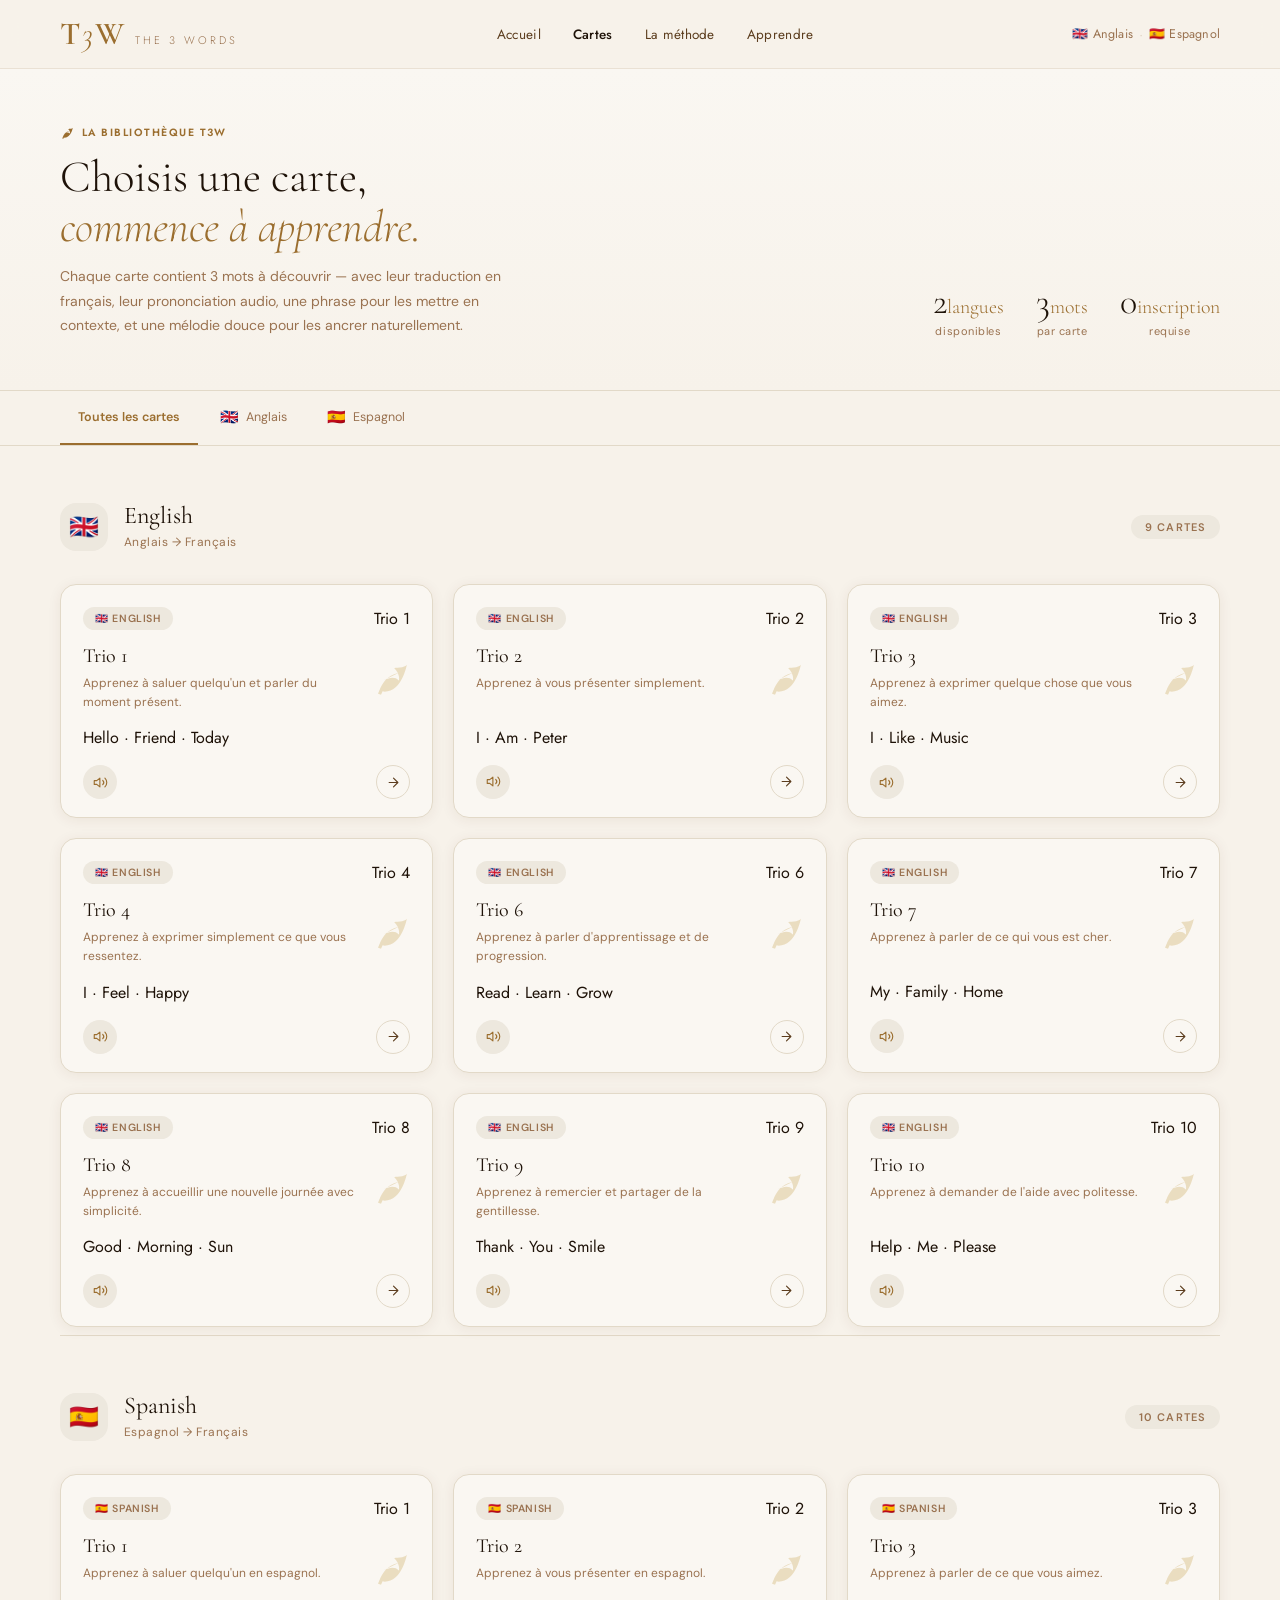
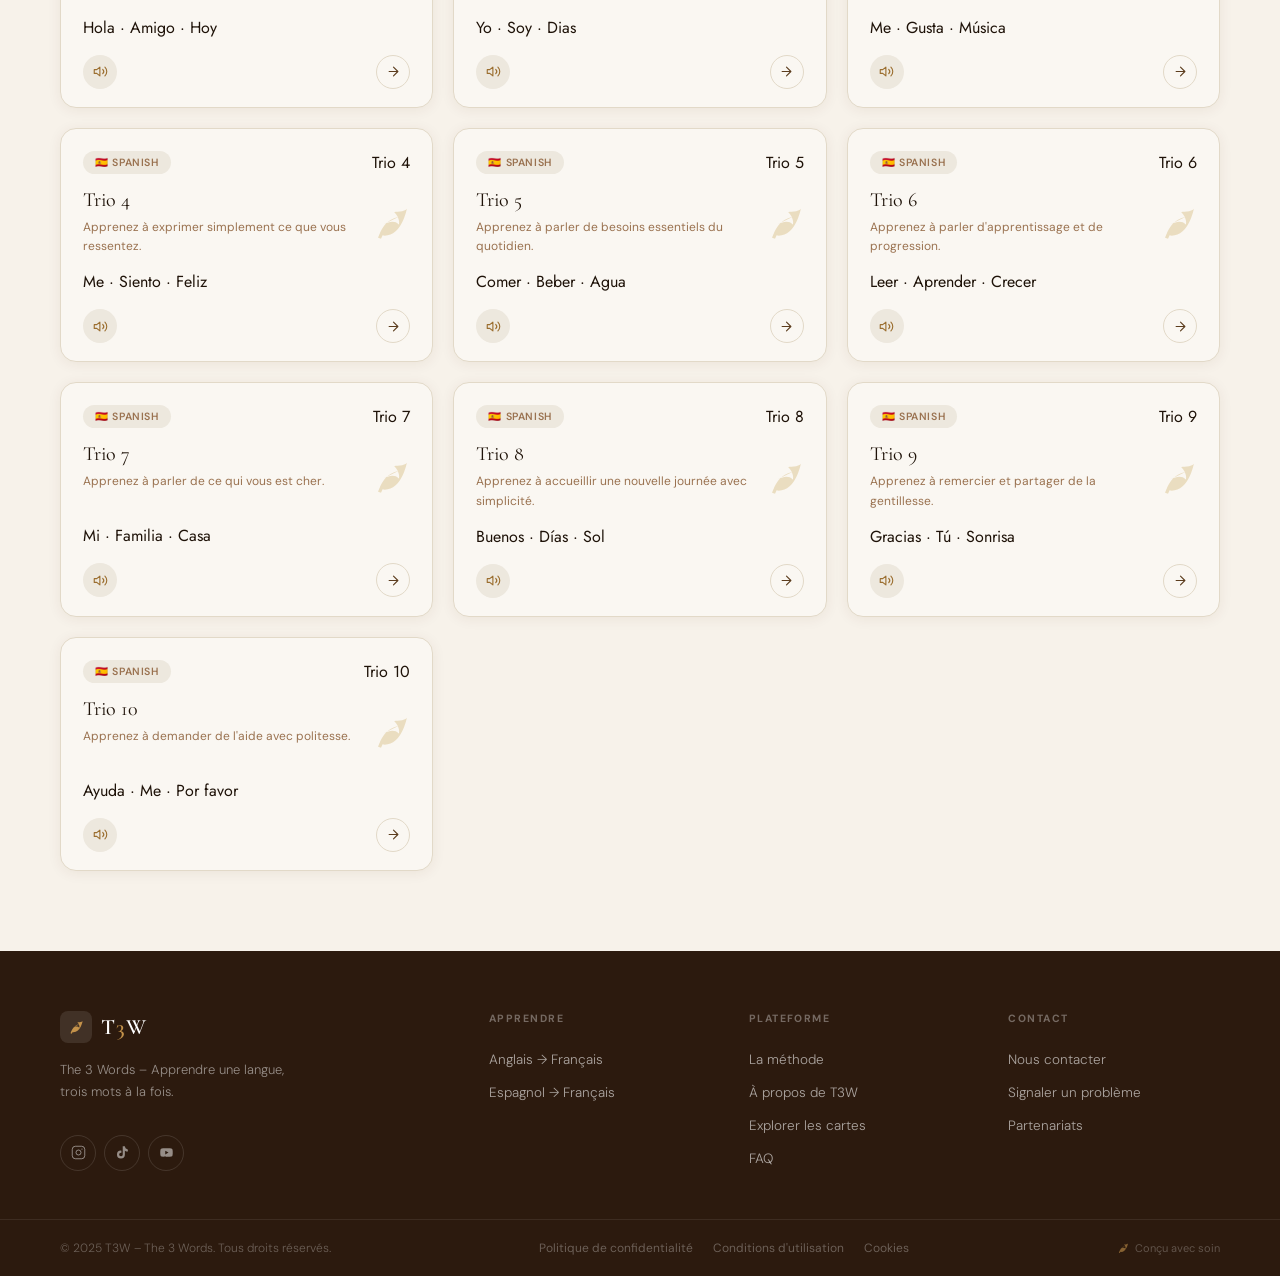
==== pages/cartes.html @ 08d5e6d5 "1 cmt" ====
<!DOCTYPE html>
<html lang="fr">
<head>
  <meta charset="UTF-8" />
  <meta name="viewport" content="width=device-width, initial-scale=1.0" />
  <meta name="description" content="T3W – Bibliothèque de cartes. Explore toutes les cartes d'apprentissage en anglais et en espagnol, 3 mots à la fois." />
  <title>T3W – Bibliothèque de cartes</title>

  <!-- Fonts -->
  <link rel="preconnect" href="https://fonts.googleapis.com" />
  <link rel="preconnect" href="https://fonts.gstatic.com" crossorigin />
  <link href="https://fonts.googleapis.com/css2?family=Cormorant+Garamond:ital,wght@0,300;0,400;0,600;1,300;1,400;1,600&family=Jost:wght@300;400;500;600&family=DM+Sans:wght@300;400;500&display=swap" rel="stylesheet" />

  <!-- Styles -->
  <link rel="stylesheet" href="/styles/pages/cards/cartes.css" />
</head>
<body>

  <!-- ════════════════════════════════
       NAVIGATION
  ════════════════════════════════ -->
  <header class="header" role="banner">
    <div class="header__inner">

      <a href="/" class="header__logo" aria-label="T3W – Accueil">
        <span class="header__logo-mark"><strong>T</strong>3<strong>W</strong></span>
        <span class="header__logo-sub">The 3 Words</span>
      </a>

      <nav class="header__nav" aria-label="Navigation principale">
        <a href="/">Accueil</a>
        <a href="/pages/cartes.html" class="active">Cartes</a>
        <a href="/index.html#about">La méthode</a>
        <a href="/index.html#learn">Apprendre</a>
      </nav>

      <div class="header__actions">
        <div class="nav-langs" aria-label="Langues disponibles">
          <span class="nav-lang-badge">🇬🇧 Anglais</span>
          <span class="nav-lang-sep" aria-hidden="true">·</span>
          <span class="nav-lang-badge">🇪🇸 Espagnol</span>
        </div>
      </div>

    </div>
  </header>


  <!-- ════════════════════════════════
       HERO DE PAGE
  ════════════════════════════════ -->
  <div class="page-hero">
    <div class="page-hero__left">
      <div class="page-hero__eyebrow">
        <svg viewBox="0 0 24 24" fill="currentColor" aria-hidden="true">
          <path d="M17 8C8 10 5.9 16.17 3.82 21.34L5.71 22l1-2.3A4.49 4.49 0 0 0 8 20C19 20 22 3 22 3c-1 2-8 2-8 2 4.13 4.13 3 8 3 8-3.27-3.27-6.86-1.08-10 0z"/>
        </svg>
        La bibliothèque T3W
      </div>
      <h1 class="page-hero__title">
        Choisis une carte,<br>
        <em>commence à apprendre.</em>
      </h1>
      <p class="page-hero__desc">
        Chaque carte contient 3 mots à découvrir — avec leur traduction en français,
        leur prononciation audio, une phrase pour les mettre en contexte, et une
        mélodie douce pour les ancrer naturellement.
      </p>
    </div>

    <div class="page-hero__stats" aria-label="Statistiques de la plateforme">
      <div class="hero-stat">
        <div class="hero-stat__number">2<span>langues</span></div>
        <div class="hero-stat__label">disponibles</div>
      </div>
      <div class="hero-stat">
        <div class="hero-stat__number">3<span>mots</span></div>
        <div class="hero-stat__label">par carte</div>
      </div>
      <div class="hero-stat">
        <div class="hero-stat__number">0<span>inscription</span></div>
        <div class="hero-stat__label">requise</div>
      </div>
    </div>
  </div>


  <!-- ════════════════════════════════
       BARRE DE FILTRES
  ════════════════════════════════ -->
  <div class="filter-bar" role="navigation" aria-label="Filtrer par langue">
    <div class="filter-bar__inner">
      <button class="filter-tab active" onclick="filterLang(this, 'all')" aria-pressed="true">
        Toutes les cartes
      </button>
      <button class="filter-tab" onclick="filterLang(this, 'en')" aria-pressed="false">
        <span class="filter-tab__flag" aria-hidden="true">🇬🇧</span>
        Anglais
      </button>
      <button class="filter-tab" onclick="filterLang(this, 'es')" aria-pressed="false">
        <span class="filter-tab__flag" aria-hidden="true">🇪🇸</span>
        Espagnol
      </button>
    </div>
  </div>


  <!-- ════════════════════════════════
       BIBLIOTHÈQUE DE CARTES
  ════════════════════════════════ -->
  <main class="main" id="main-content" aria-live="polite" aria-label="Bibliothèque de cartes">
    <!-- Squelettes de chargement -->
    <section class="lang-section">
      <div class="cards-grid">
        <div class="card card--skeleton" aria-hidden="true"></div>
        <div class="card card--skeleton" aria-hidden="true"></div>
        <div class="card card--skeleton" aria-hidden="true"></div>
      </div>
    </section>
  </main>


  <!-- ════════════════════════════════
       FOOTER
  ════════════════════════════════ -->
  <footer class="footer" role="contentinfo">
    <div class="footer__top">

      <div class="footer__brand">
        <a href="/" class="footer__logo" aria-label="T3W – Accueil">
          <div class="footer__logo-icon" aria-hidden="true">
            <svg viewBox="0 0 24 24" fill="currentColor"><path d="M17 8C8 10 5.9 16.17 3.82 21.34L5.71 22l1-2.3A4.49 4.49 0 0 0 8 20C19 20 22 3 22 3c-1 2-8 2-8 2 4.13 4.13 3 8 3 8-3.27-3.27-6.86-1.08-10 0z"/></svg>
          </div>
          <span class="footer__logo-name">T<span>3</span>W</span>
        </a>
        <p class="footer__tagline">The 3 Words – Apprendre une langue, trois mots à la fois.</p>
        <div class="footer__social" aria-label="Réseaux sociaux">
          <a href="#" class="footer__social-btn" aria-label="Instagram">
            <svg viewBox="0 0 24 24" fill="none" stroke="currentColor" stroke-width="1.5" aria-hidden="true"><rect x="2" y="2" width="20" height="20" rx="5"/><circle cx="12" cy="12" r="4"/><circle cx="17.5" cy="6.5" r="1" fill="currentColor" stroke="none"/></svg>
          </a>
          <a href="#" class="footer__social-btn" aria-label="TikTok">
            <svg viewBox="0 0 24 24" fill="currentColor" aria-hidden="true"><path d="M19.59 6.69a4.83 4.83 0 0 1-3.77-4.25V2h-3.45v13.67a2.89 2.89 0 0 1-2.88 2.5 2.89 2.89 0 0 1-2.89-2.89 2.89 2.89 0 0 1 2.89-2.89c.28 0 .54.04.79.1V9.01a6.33 6.33 0 0 0-.79-.05 6.34 6.34 0 0 0-6.34 6.34 6.34 6.34 0 0 0 6.34 6.34 6.34 6.34 0 0 0 6.33-6.34V9.01a8.16 8.16 0 0 0 4.78 1.52V7.07a4.85 4.85 0 0 1-1.01-.38z"/></svg>
          </a>
          <a href="#" class="footer__social-btn" aria-label="YouTube">
            <svg viewBox="0 0 24 24" fill="currentColor" aria-hidden="true"><path d="M21.58 7.19c-.23-.86-.91-1.54-1.77-1.77C18.25 5 12 5 12 5s-6.25 0-7.81.42c-.86.23-1.54.91-1.77 1.77C2 8.75 2 12 2 12s0 3.25.42 4.81c.23.86.91 1.54 1.77 1.77C5.75 19 12 19 12 19s6.25 0 7.81-.42c.86-.23 1.54-.91 1.77-1.77C22 15.25 22 12 22 12s0-3.25-.42-4.81zM10 15V9l5.2 3-5.2 3z"/></svg>
          </a>
        </div>
      </div>

      <div>
        <p class="footer__col-title">Apprendre</p>
        <ul class="footer__links">
          <li><a href="/pages/cartes.html">Anglais → Français</a></li>
          <li><a href="/pages/cartes.html">Espagnol → Français</a></li>
        </ul>
      </div>

      <div>
        <p class="footer__col-title">Plateforme</p>
        <ul class="footer__links">
          <li><a href="/index.html#about">La méthode</a></li>
          <li><a href="/index.html#about">À propos de T3W</a></li>
          <li><a href="/pages/cartes.html">Explorer les cartes</a></li>
          <li><a href="#">FAQ</a></li>
        </ul>
      </div>

      <div>
        <p class="footer__col-title">Contact</p>
        <ul class="footer__links">
          <li><a href="#">Nous contacter</a></li>
          <li><a href="#">Signaler un problème</a></li>
          <li><a href="#">Partenariats</a></li>
        </ul>
      </div>

    </div>

    <div class="footer__bottom">
      <span class="footer__copy">© 2025 T3W – The 3 Words. Tous droits réservés.</span>
      <nav class="footer__legal" aria-label="Mentions légales">
        <a href="#">Politique de confidentialité</a>
        <a href="#">Conditions d'utilisation</a>
        <a href="#">Cookies</a>
      </nav>
      <div class="footer__badge" aria-hidden="true">
        <svg viewBox="0 0 24 24" fill="currentColor"><path d="M17 8C8 10 5.9 16.17 3.82 21.34L5.71 22l1-2.3A4.49 4.49 0 0 0 8 20C19 20 22 3 22 3c-1 2-8 2-8 2 4.13 4.13 3 8 3 8-3.27-3.27-6.86-1.08-10 0z"/></svg>
        Conçu avec soin
      </div>
    </div>
  </footer>

  <!-- Scripts : registre → utilitaires → rendu → page -->
  <script src="/assets/languages/registry.js"></script>
  <script src="/scripts/lessons.js"></script>
  <script src="/scripts/cards-renderer.js"></script>
  <script src="/scripts/cartes.js"></script>

</body>
</html>
---- styles/pages/cards/cartes.css ----
/* ════════════════════════════════════════════
   T3W – cartes.css  (page bibliothèque)
   Point d'entrée unique — importer CE fichier
   dans le <head> de cartes.html uniquement.
════════════════════════════════════════════ */

/* ── Fondations globales ─────────────────── */
@import url('../../global/variables.css');
@import url('../../global/reset.css');
@import url('../../global/base.css');

/* ── Composants partagés ─────────────────── */
@import url('../../components/navbar.css');
@import url('../../components/cards.css');
@import url('../../components/footer.css');

/* ════════════════════════════════════════════
   HEADER DE LA PAGE CARTES
════════════════════════════════════════════ */

.header {
  position  : sticky;
  top       : 0;
  z-index   : 200;
  background: rgba(247, 242, 234, 0.92);
  backdrop-filter: blur(14px);
  -webkit-backdrop-filter: blur(14px);
  border-bottom: 1px solid var(--color-border);
}

.header__inner {
  max-width      : 1280px;
  margin         : 0 auto;
  padding        : 0 60px;
  height         : 68px;
  display        : flex;
  align-items    : center;
  justify-content: space-between;
  gap            : 40px;
}

/* Logo */
.header__logo {
  display    : flex;
  align-items: baseline;
  gap        : 9px;
  flex-shrink: 0;
}
.header__logo-mark {
  font-family   : var(--font-serif);
  font-size     : 2rem;
  font-weight   : 300;
  font-style    : italic;
  color         : var(--color-gold);
  letter-spacing: 2px;
  line-height   : 1;
}
.header__logo-mark strong {
  font-weight: 600;
  font-style : normal;
}
.header__logo-sub {
  font-family   : var(--font-sans);
  font-size     : 11px;
  font-weight   : 300;
  letter-spacing: 3px;
  text-transform: uppercase;
  color         : var(--color-text-3);
}

/* Navigation */
.header__nav {
  display        : flex;
  align-items    : center;
  gap            : 32px;
  flex           : 1;
  justify-content: center;
}
.header__nav a {
  font-family   : var(--font-sans);
  font-size     : 13.5px;
  font-weight   : 400;
  color         : var(--color-text-2);
  letter-spacing: 0.3px;
  position      : relative;
  transition    : color 0.15s ease;
}
.header__nav a:hover { color: var(--color-gold); }
.header__nav a.active {
  color      : var(--color-text-1);
  font-weight: 500;
}

/* Actions */
.header__actions {
  display    : flex;
  align-items: center;
  gap        : 16px;
  flex-shrink: 0;
}

/* ── Réutilisation des badges langues ─── */
.nav-langs {
  display    : flex;
  align-items: center;
  gap        : 6px;
}
.nav-lang-badge {
  font-family: var(--font-sans);
  font-size  : 12.5px;
  color      : var(--color-text-3);
}
.nav-lang-sep {
  color    : var(--color-border-2);
  font-size: 14px;
}

/* ════════════════════════════════════════════
   HERO DE LA PAGE CARTES
════════════════════════════════════════════ */

.page-hero {
  background     : linear-gradient(180deg, var(--color-surface-2) 0%, var(--color-bg) 100%);
  border-bottom  : 1px solid var(--color-border-soft);
  padding        : 56px 60px 52px;
  max-width      : 1280px;
  margin         : 0 auto;
  display        : flex;
  align-items    : flex-end;
  justify-content: space-between;
  gap            : 40px;
}

.page-hero__eyebrow {
  display       : flex;
  align-items   : center;
  gap           : 8px;
  font-family   : var(--font-sans);
  font-size     : 10.5px;
  font-weight   : 600;
  letter-spacing: 0.14em;
  text-transform: uppercase;
  color         : var(--color-gold);
  margin-bottom : 12px;
}
.page-hero__eyebrow svg {
  width : 14px;
  height: 14px;
}

.page-hero__title {
  font-family  : var(--font-serif);
  font-size    : clamp(34px, 3.5vw, 48px);
  font-weight  : 300;
  color        : var(--color-text-1);
  line-height  : 1.12;
  margin-bottom: 12px;
}
.page-hero__title em {
  font-style: italic;
  color     : var(--color-gold);
}

.page-hero__desc {
  font-family: var(--font-ui);
  font-size  : 14px;
  line-height: 1.75;
  color      : var(--color-text-3);
  max-width  : 480px;
}

/* Stats */
.page-hero__stats {
  display    : flex;
  gap        : 32px;
  align-items: flex-end;
  flex-shrink: 0;
}

.hero-stat { text-align: center; }

.hero-stat__number {
  font-family  : var(--font-serif);
  font-size    : 36px;
  font-weight  : 300;
  color        : var(--color-text-1);
  line-height  : 1;
  margin-bottom: 4px;
}
.hero-stat__number span {
  font-size: 0.55em;
  color    : var(--color-gold);
}

.hero-stat__label {
  font-family   : var(--font-ui);
  font-size     : 11px;
  color         : var(--color-text-3);
  letter-spacing: 0.05em;
}

/* ════════════════════════════════════════════
   BARRE DE FILTRES
════════════════════════════════════════════ */

.filter-bar {
  background   : rgba(247, 242, 234, 0.95);
  backdrop-filter: blur(10px);
  border-bottom: 1px solid var(--color-border-soft);
  position     : sticky;
  top          : 68px;
  z-index      : 90;
}

.filter-bar__inner {
  max-width      : 1280px;
  margin         : 0 auto;
  padding        : 0 60px;
  height         : 54px;
  display        : flex;
  align-items    : center;
  overflow-x     : auto;
  scrollbar-width: none;
  gap            : 4px;
}
.filter-bar__inner::-webkit-scrollbar { display: none; }

.filter-tab {
  display      : flex;
  align-items  : center;
  gap          : 7px;
  padding      : 0 18px;
  height       : 100%;
  font-family  : var(--font-ui);
  font-size    : 12.5px;
  font-weight  : 400;
  color        : var(--color-text-3);
  white-space  : nowrap;
  border       : none;
  border-bottom: 2px solid transparent;
  background   : none;
  cursor       : pointer;
  flex-shrink  : 0;
  transition   : color 0.15s ease, border-color 0.15s ease;
}
.filter-tab:hover { color: var(--color-text-1); }
.filter-tab.active {
  color             : var(--color-gold);
  font-weight       : 600;
  border-bottom-color: var(--color-gold);
}

.filter-tab__flag { font-size: 15px; }

/* ════════════════════════════════════════════
   CONTENU PRINCIPAL — BIBLIOTHÈQUE
════════════════════════════════════════════ */

.main {
  max-width: 1280px;
  margin   : 0 auto;
  padding  : 0 60px 80px;
}

/* ── Section par langue ──────────────────── */

.lang-section { padding-top: 56px; }

.lang-section + .lang-section {
  border-top: 1px solid var(--color-border-soft);
  margin-top : 8px;
}

.lang-header {
  display        : flex;
  align-items    : center;
  justify-content: space-between;
  margin-bottom  : 32px;
}

.lang-header__left {
  display    : flex;
  align-items: center;
  gap        : 16px;
}

.lang-flag {
  width          : 48px;
  height         : 48px;
  border-radius  : 16px;
  background     : var(--color-tag-bg);
  display        : flex;
  align-items    : center;
  justify-content: center;
  font-size      : 24px;
  flex-shrink    : 0;
}

.lang-title {
  font-family  : var(--font-serif);
  font-size    : 24px;
  font-weight  : 400;
  color        : var(--color-text-1);
  margin-bottom: 2px;
}

.lang-subtitle {
  font-family   : var(--font-ui);
  font-size     : 12px;
  color         : var(--color-text-3);
  letter-spacing: 0.04em;
}

.lang-count {
  font-family   : var(--font-ui);
  font-size     : 11px;
  font-weight   : 600;
  letter-spacing: 0.1em;
  text-transform: uppercase;
  color         : var(--color-text-3);
  background    : var(--color-tag-bg);
  padding       : 5px 14px;
  border-radius : 40px;
}

/* ════════════════════════════════════════════
   RESPONSIVE
════════════════════════════════════════════ */

@media (max-width: 1024px) {
  .header__inner,
  .page-hero,
  .filter-bar__inner,
  .main { padding-left: 32px; padding-right: 32px; }

  .page-hero { flex-wrap: wrap; }
}

@media (max-width: 960px) {
  .header__nav { display: none; }
}

@media (max-width: 640px) {
  .header__inner,
  .page-hero,
  .filter-bar__inner,
  .main { padding-left: 20px; padding-right: 20px; }

  .page-hero        { padding-top: 36px; padding-bottom: 36px; }
  .page-hero__stats { gap: 20px; }
  .lang-header      { flex-wrap: wrap; gap: 12px; }
  .nav-langs        { display: none; }
}
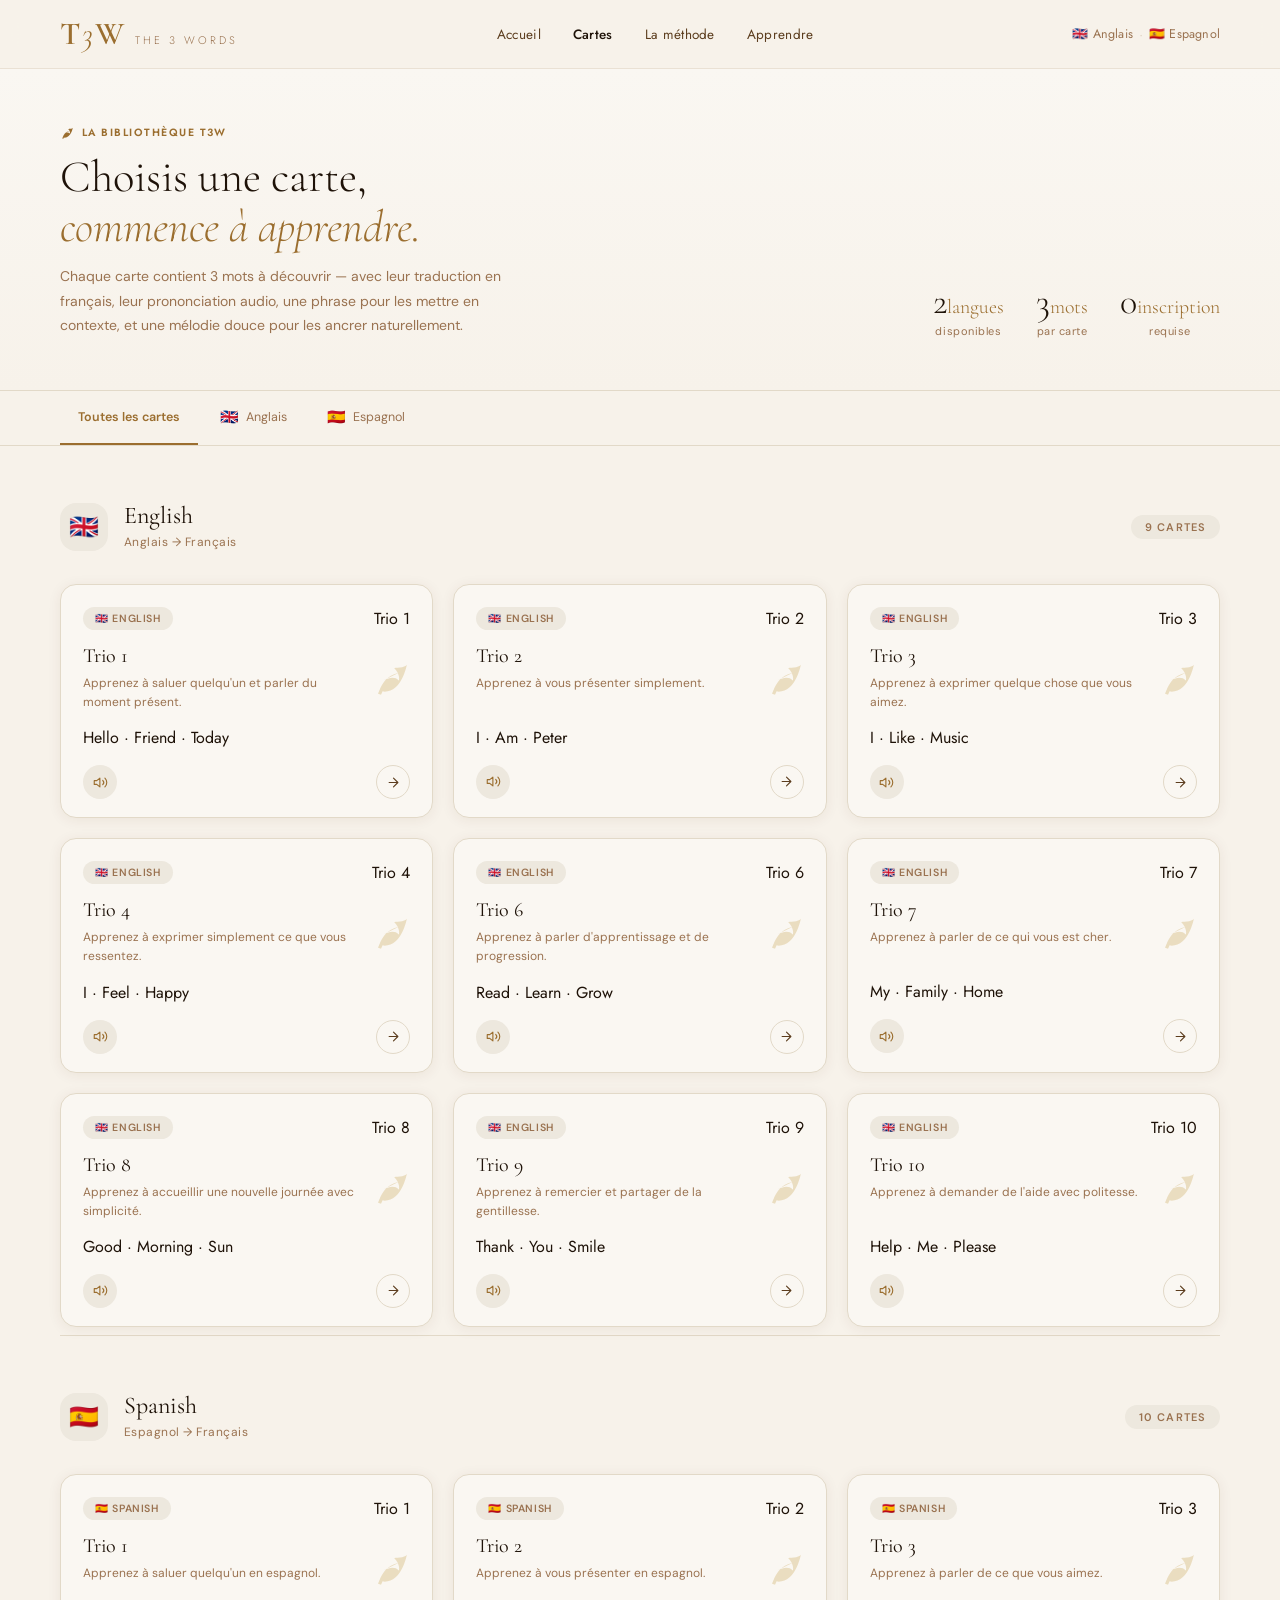
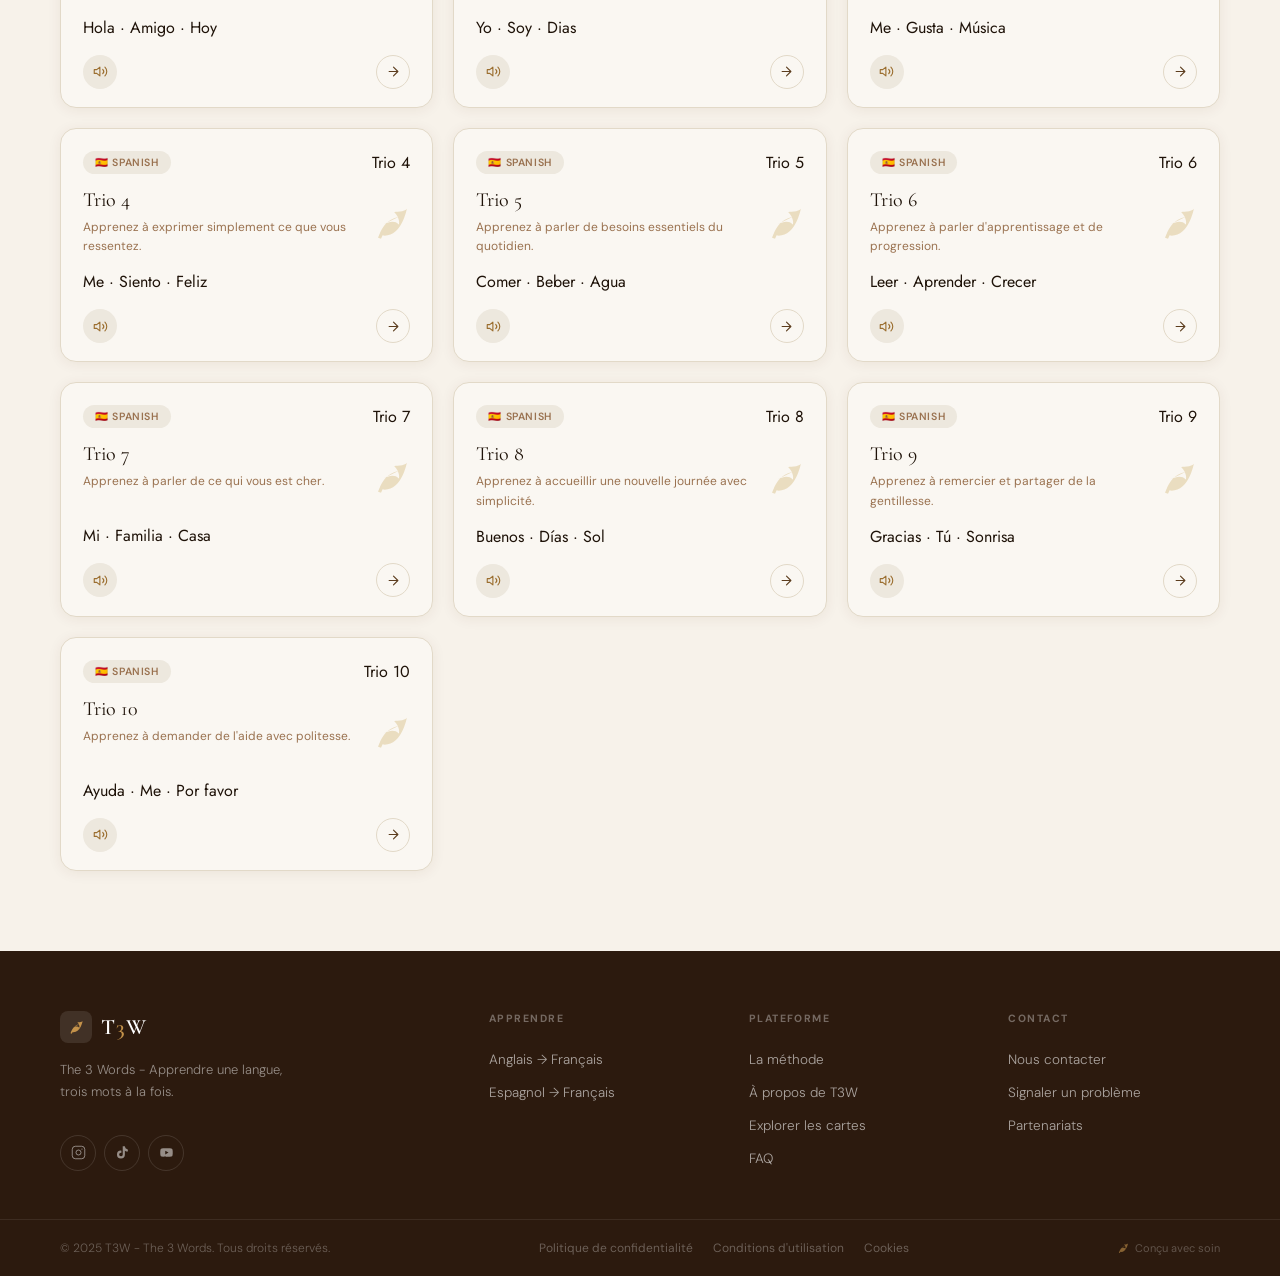
==== commit bbd3eea4: "ff" ====
--- a/pages/cartes.html
+++ b/pages/cartes.html
@@ -4,7 +4,7 @@
   <meta charset="UTF-8" />
   <meta name="viewport" content="width=device-width, initial-scale=1.0" />
   <meta name="description" content="T3W – Bibliothèque de cartes. Explore toutes les cartes d'apprentissage en anglais et en espagnol, 3 mots à la fois." />
-  <title>T3W – Bibliothèque de cartes</title>
+  <title>T3W - Bibliothèque de cartes</title>
 
   <!-- Fonts -->
   <link rel="preconnect" href="https://fonts.googleapis.com" />
@@ -121,7 +121,7 @@
 
 
   <!-- ════════════════════════════════
-       FOOTER
+    FOOTER
   ════════════════════════════════ -->
   <footer class="footer" role="contentinfo">
     <div class="footer__top">
@@ -133,7 +133,7 @@
           </div>
           <span class="footer__logo-name">T<span>3</span>W</span>
         </a>
-        <p class="footer__tagline">The 3 Words – Apprendre une langue, trois mots à la fois.</p>
+        <p class="footer__tagline">The 3 Words - Apprendre une langue, trois mots à la fois.</p>
         <div class="footer__social" aria-label="Réseaux sociaux">
           <a href="#" class="footer__social-btn" aria-label="Instagram">
             <svg viewBox="0 0 24 24" fill="none" stroke="currentColor" stroke-width="1.5" aria-hidden="true"><rect x="2" y="2" width="20" height="20" rx="5"/><circle cx="12" cy="12" r="4"/><circle cx="17.5" cy="6.5" r="1" fill="currentColor" stroke="none"/></svg>
@@ -177,7 +177,7 @@
     </div>
 
     <div class="footer__bottom">
-      <span class="footer__copy">© 2025 T3W – The 3 Words. Tous droits réservés.</span>
+      <span class="footer__copy">© 2025 T3W - The 3 Words. Tous droits réservés.</span>
       <nav class="footer__legal" aria-label="Mentions légales">
         <a href="#">Politique de confidentialité</a>
         <a href="#">Conditions d'utilisation</a>
--- a/styles/pages/cards/cartes.css
+++ b/styles/pages/cards/cartes.css
@@ -323,31 +323,6 @@
   border-radius : 40px;
 }
 
-/* ════════════════════════════════════════════
-   RESPONSIVE
-════════════════════════════════════════════ */
-
-@media (max-width: 1024px) {
-  .header__inner,
-  .page-hero,
-  .filter-bar__inner,
-  .main { padding-left: 32px; padding-right: 32px; }
-
-  .page-hero { flex-wrap: wrap; }
-}
-
-@media (max-width: 960px) {
-  .header__nav { display: none; }
-}
-
-@media (max-width: 640px) {
-  .header__inner,
-  .page-hero,
-  .filter-bar__inner,
-  .main { padding-left: 20px; padding-right: 20px; }
-
-  .page-hero        { padding-top: 36px; padding-bottom: 36px; }
-  .page-hero__stats { gap: 20px; }
-  .lang-header      { flex-wrap: wrap; gap: 12px; }
-  .nav-langs        { display: none; }
-}
+
+
+
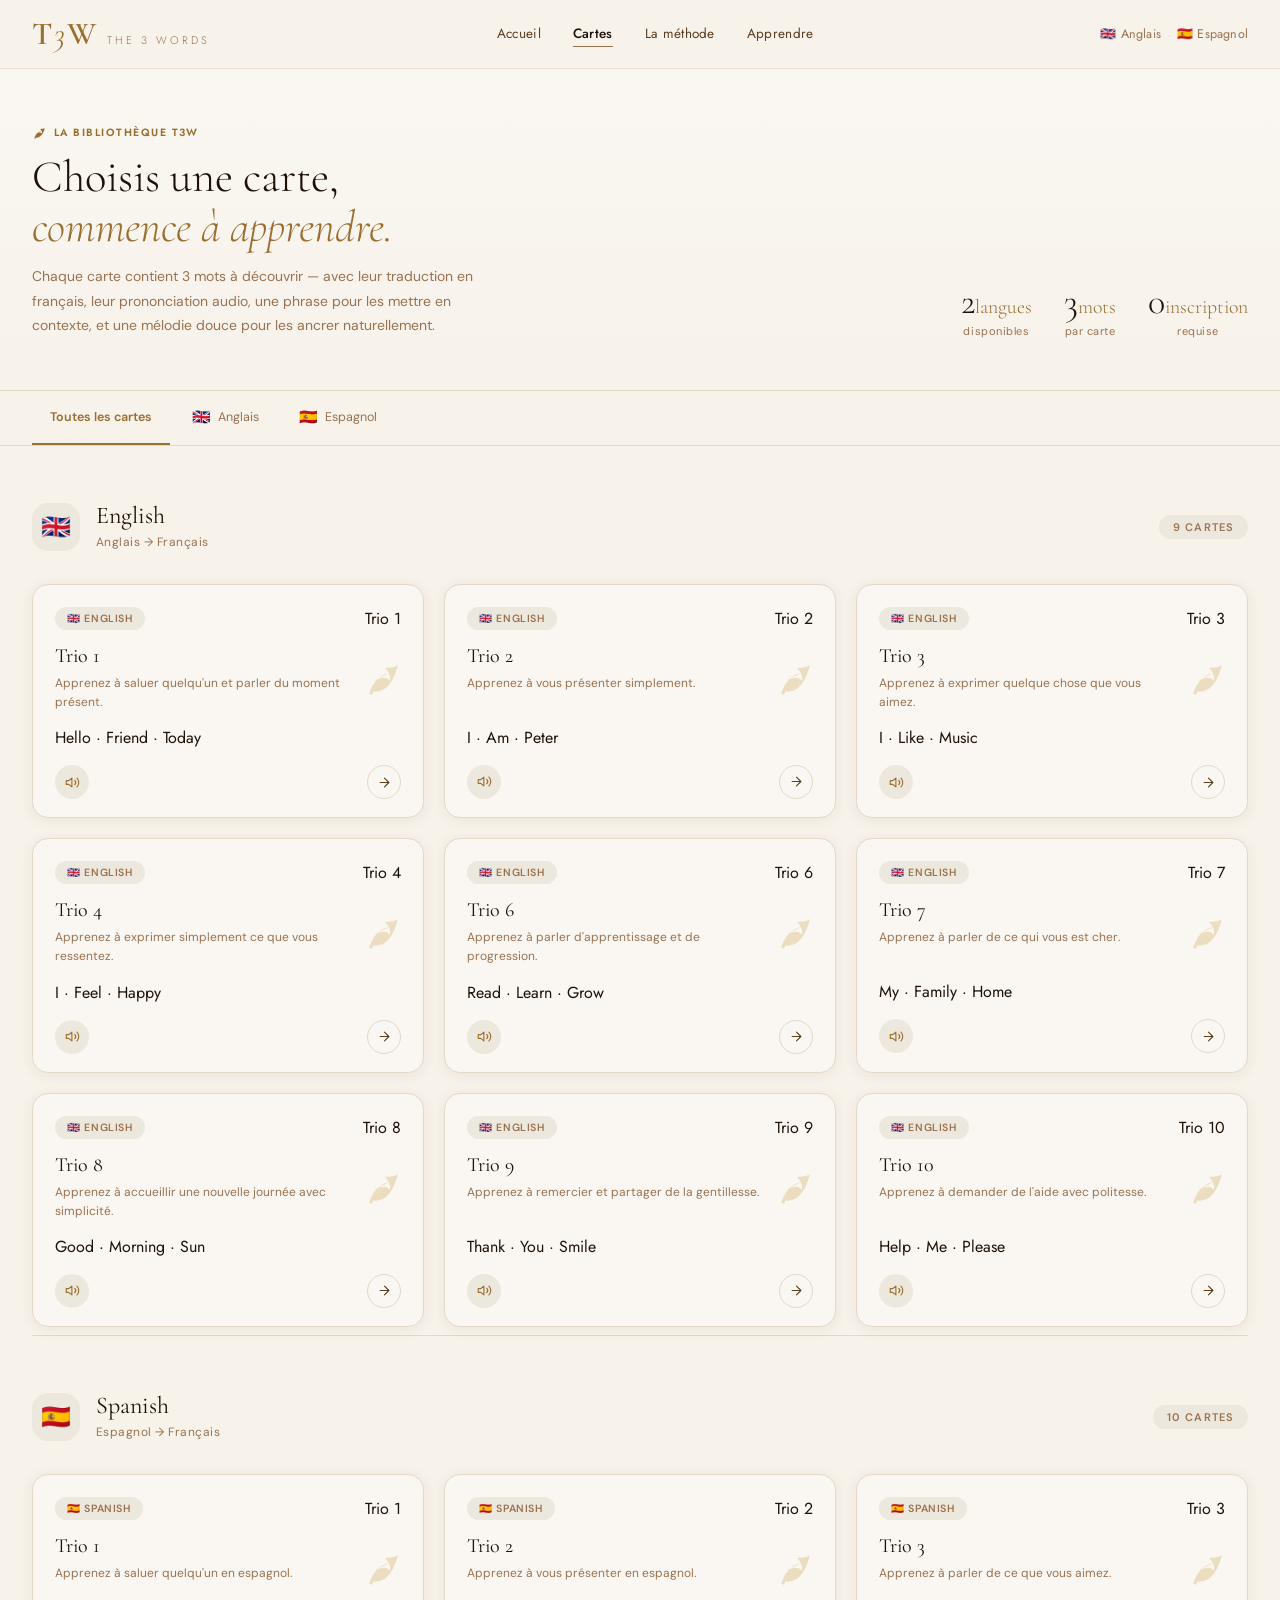
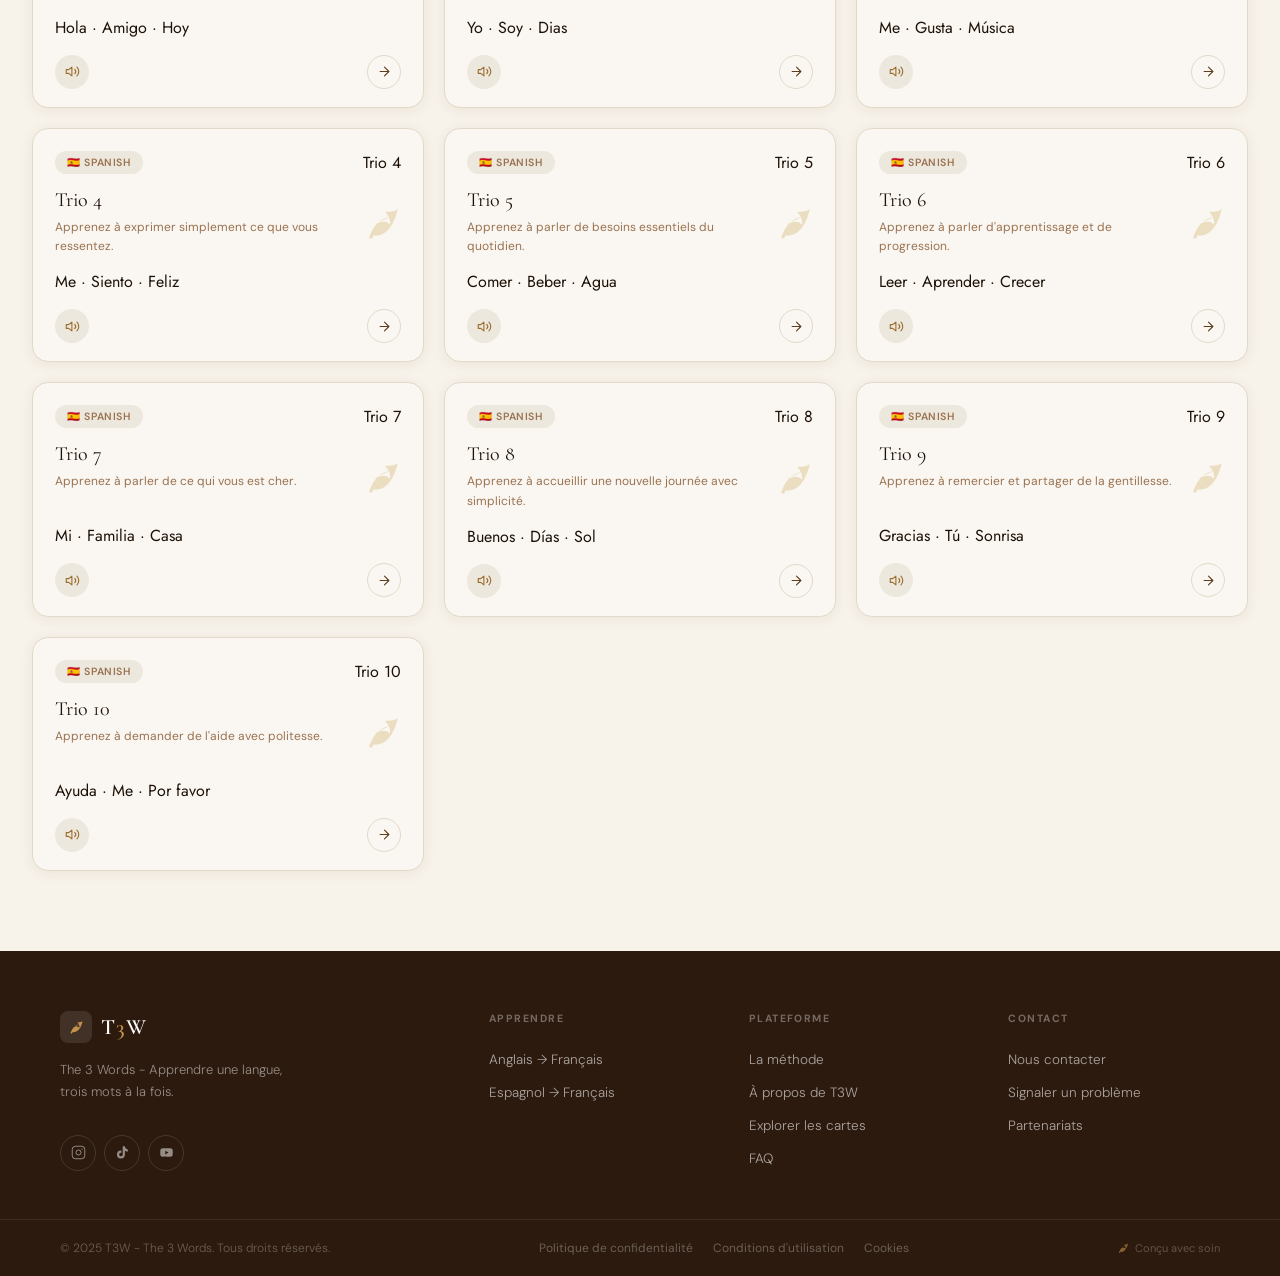
==== commit 087e1e5f: "c2" ====
--- a/pages/cartes.html
+++ b/pages/cartes.html
@@ -27,7 +27,7 @@
         <span class="header__logo-sub">The 3 Words</span>
       </a>
 
-      <nav class="header__nav" aria-label="Navigation principale">
+      <nav class="header__nav" id="header-nav" data-nav-links aria-label="Navigation principale">
         <a href="/">Accueil</a>
         <a href="/pages/cartes.html" class="active">Cartes</a>
         <a href="/index.html#about">La méthode</a>
@@ -40,10 +40,16 @@
           <span class="nav-lang-sep" aria-hidden="true">·</span>
           <span class="nav-lang-badge">🇪🇸 Espagnol</span>
         </div>
+        <button class="header__burger" data-nav-burger aria-label="Ouvrir le menu" aria-expanded="false" aria-controls="header-nav">
+          <span></span>
+          <span></span>
+          <span></span>
+        </button>
       </div>
 
     </div>
   </header>
+  <div class="nav-overlay" id="nav-overlay" hidden></div>
 
 
   <!-- ════════════════════════════════
@@ -124,7 +130,7 @@
     FOOTER
   ════════════════════════════════ -->
   <footer class="footer" role="contentinfo">
-    <div class="footer__top">
+    <div class="footer__top" data-reveal>
 
       <div class="footer__brand">
         <a href="/" class="footer__logo" aria-label="T3W – Accueil">
@@ -195,6 +201,8 @@
   <script src="/scripts/lessons.js"></script>
   <script src="/scripts/cards-renderer.js"></script>
   <script src="/scripts/cartes.js"></script>
+  <script src="/scripts/nav.js"></script>
+  <script src="/scripts/motion.js"></script>
 
 </body>
 </html>
--- a/styles/pages/cards/cartes.css
+++ b/styles/pages/cards/cartes.css
@@ -8,6 +8,7 @@
 @import url('../../global/variables.css');
 @import url('../../global/reset.css');
 @import url('../../global/base.css');
+@import url('../../global/motion.css');
 
 /* ── Composants partagés ─────────────────── */
 @import url('../../components/navbar.css');
@@ -83,12 +84,33 @@
   color         : var(--color-text-2);
   letter-spacing: 0.3px;
   position      : relative;
-  transition    : color 0.15s ease;
+  padding-bottom: 2px;
+  transition    : color var(--dur-hover) var(--ease-standard);
+}
+
+/* Soulignement animé — identique au menu de la page d'accueil */
+.header__nav a::after {
+  content   : '';
+  position  : absolute;
+  left      : 0;
+  right     : 0;
+  bottom    : -2px;
+  height    : 1px;
+  background: var(--color-gold);
+  transform : scaleX(0);
+  transform-origin: center;
+  transition: transform var(--dur-hover) var(--ease-standard);
 }
 .header__nav a:hover { color: var(--color-gold); }
+.header__nav a:hover::after { transform: scaleX(1); }
+
 .header__nav a.active {
   color      : var(--color-text-1);
   font-weight: 500;
+}
+.header__nav a.active::after {
+  transform : scaleX(1);
+  background: var(--color-text-3);
 }
 
 /* Actions */
@@ -98,6 +120,33 @@
   gap        : 16px;
   flex-shrink: 0;
 }
+
+/* ── Burger (mobile) — même comportement que .nav-burger ── */
+.header__burger {
+  display        : none;
+  flex-direction : column;
+  justify-content: center;
+  align-items    : center;
+  gap            : 5px;
+  width  : 44px;
+  height : 44px;
+  margin : 0 -11px 0 4px;
+  cursor : pointer;
+  flex-shrink: 0;
+  -webkit-tap-highlight-color: transparent;
+}
+.header__burger span {
+  display      : block;
+  width        : 20px;
+  height       : 1.5px;
+  background   : var(--color-text-2);
+  border-radius: 2px;
+  transition   : transform var(--dur-state) var(--ease-in-out),
+                 opacity var(--dur-hover) var(--ease-standard);
+}
+.header__burger[aria-expanded="true"] span:nth-child(1) { transform: translateY(6.5px) rotate(45deg); }
+.header__burger[aria-expanded="true"] span:nth-child(2) { opacity: 0; }
+.header__burger[aria-expanded="true"] span:nth-child(3) { transform: translateY(-6.5px) rotate(-45deg); }
 
 /* ── Réutilisation des badges langues ─── */
 .nav-langs {
@@ -142,6 +191,7 @@
   text-transform: uppercase;
   color         : var(--color-gold);
   margin-bottom : 12px;
+  animation     : fadeUp var(--dur-enter) var(--ease-out) 0.05s both;
 }
 .page-hero__eyebrow svg {
   width : 14px;
@@ -155,6 +205,7 @@
   color        : var(--color-text-1);
   line-height  : 1.12;
   margin-bottom: 12px;
+  animation    : fadeUp var(--dur-enter) var(--ease-out) 0.12s both;
 }
 .page-hero__title em {
   font-style: italic;
@@ -167,6 +218,7 @@
   line-height: 1.75;
   color      : var(--color-text-3);
   max-width  : 480px;
+  animation  : fadeUp var(--dur-enter) var(--ease-out) 0.18s both;
 }
 
 /* Stats */
@@ -175,6 +227,7 @@
   gap        : 32px;
   align-items: flex-end;
   flex-shrink: 0;
+  animation  : fadeUp var(--dur-enter) var(--ease-out) 0.26s both;
 }
 
 .hero-stat { text-align: center; }
@@ -241,7 +294,8 @@
   background   : none;
   cursor       : pointer;
   flex-shrink  : 0;
-  transition   : color 0.15s ease, border-color 0.15s ease;
+  transition   : color var(--dur-hover) var(--ease-standard),
+                 border-color var(--dur-state) var(--ease-standard);
 }
 .filter-tab:hover { color: var(--color-text-1); }
 .filter-tab.active {
@@ -323,6 +377,102 @@
   border-radius : 40px;
 }
 
-
-
-
+/* ════════════════════════════════════════════
+   RESPONSIVE
+════════════════════════════════════════════ */
+
+/* ── Laptop : resserre les paddings latéraux ── */
+@media (max-width: 1280px) {
+  .header__inner, .page-hero, .filter-bar__inner, .main {
+    padding-left : 32px;
+    padding-right: 32px;
+  }
+}
+
+/* ── Tablette : la nav bascule en menu déroulant ── */
+@media (max-width: 900px) {
+  .header__inner { height: 64px; gap: 16px; }
+  .filter-bar { top: 64px; }
+
+  .header__nav {
+    display: none;
+  }
+  .header__nav.open {
+    display        : flex;
+    flex-direction : column;
+    position       : fixed;
+    top            : 64px;
+    left           : 0;
+    right          : 0;
+    max-height     : calc(100dvh - 64px);
+    overflow-y     : auto;
+    background     : rgba(247, 242, 234, 0.98);
+    backdrop-filter: blur(14px);
+    -webkit-backdrop-filter: blur(14px);
+    padding        : 24px 24px calc(24px + env(safe-area-inset-bottom));
+    border-bottom  : 1px solid var(--color-border);
+    gap            : 4px;
+    z-index        : 199;
+    box-shadow     : 0 8px 28px rgba(74, 44, 14, 0.14);
+    justify-content: flex-start;
+  }
+  .header__nav.open a {
+    display      : flex;
+    align-items  : center;
+    min-height   : 48px;
+    font-size    : 16px;
+    border-bottom: 1px solid var(--color-border);
+  }
+  .header__nav.open a:last-child { border-bottom: none; }
+
+  .header__burger { display: flex; }
+
+  /* Hero de page : empilement, stats en pleine largeur */
+  .page-hero {
+    flex-direction: column;
+    align-items   : flex-start;
+    gap           : 28px;
+    padding       : 40px 24px 36px;
+  }
+  .page-hero__desc { max-width: 100%; }
+
+  .page-hero__stats {
+    width: 100%;
+    justify-content: space-between;
+    gap  : 12px;
+  }
+  .hero-stat { flex: 1; }
+}
+
+@media (max-width: 640px) {
+  .header__inner, .page-hero, .filter-bar__inner, .main {
+    padding-left : 18px;
+    padding-right: 18px;
+  }
+
+  .nav-langs { display: none; }
+
+  .page-hero { padding: 32px 18px 28px; }
+  .page-hero__title { font-size: clamp(28px, 8vw, 36px); }
+
+  .page-hero__stats { gap: 8px; }
+  .hero-stat__number { font-size: 26px; }
+  .hero-stat__label  { font-size: 9.5px; }
+
+  /* Onglets de filtre : cible tactile généreuse */
+  .filter-bar__inner { height: 52px; }
+  .filter-tab { padding: 0 14px; font-size: 13px; }
+
+  .main { padding-top: 0; padding-bottom: 56px; }
+  .lang-section { padding-top: 40px; }
+
+  .lang-header {
+    flex-wrap: wrap;
+    gap: 12px;
+    margin-bottom: 24px;
+  }
+  .lang-flag { width: 40px; height: 40px; font-size: 20px; }
+  .lang-title { font-size: 20px; }
+}
+
+
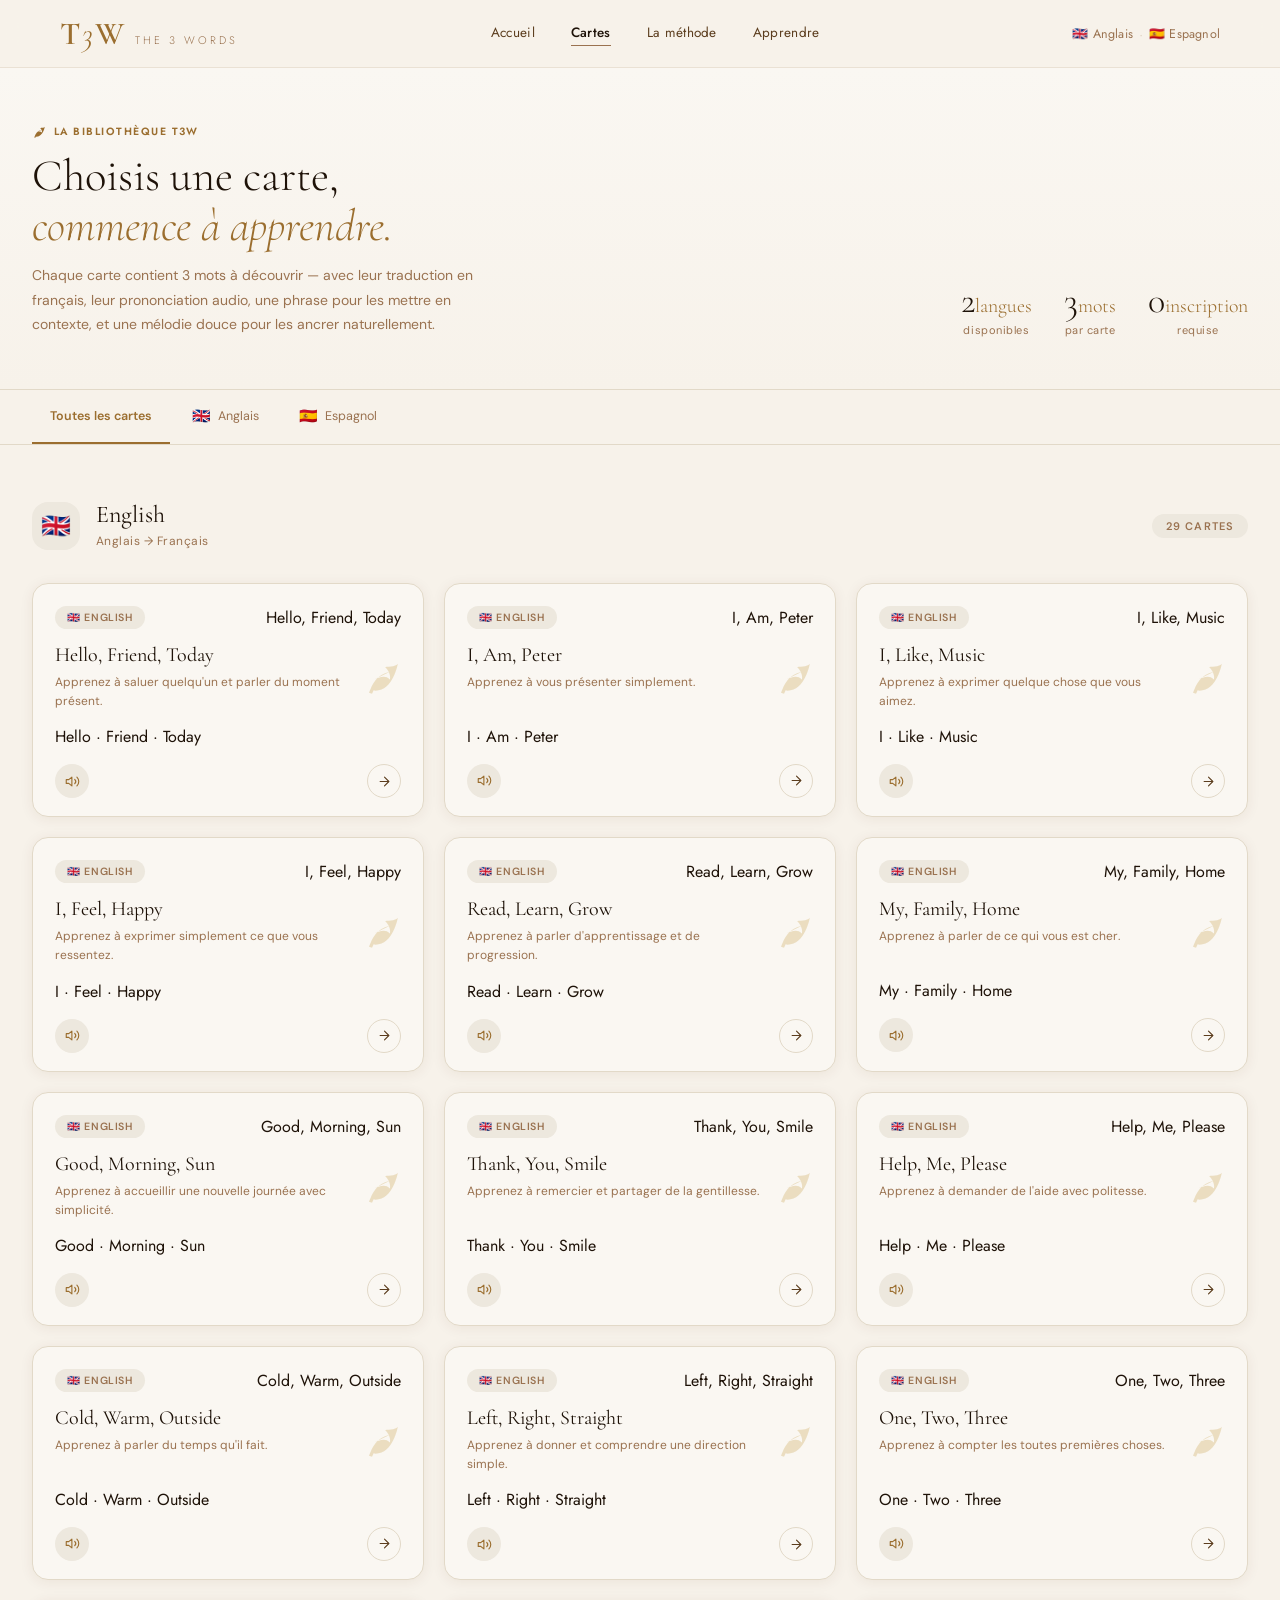
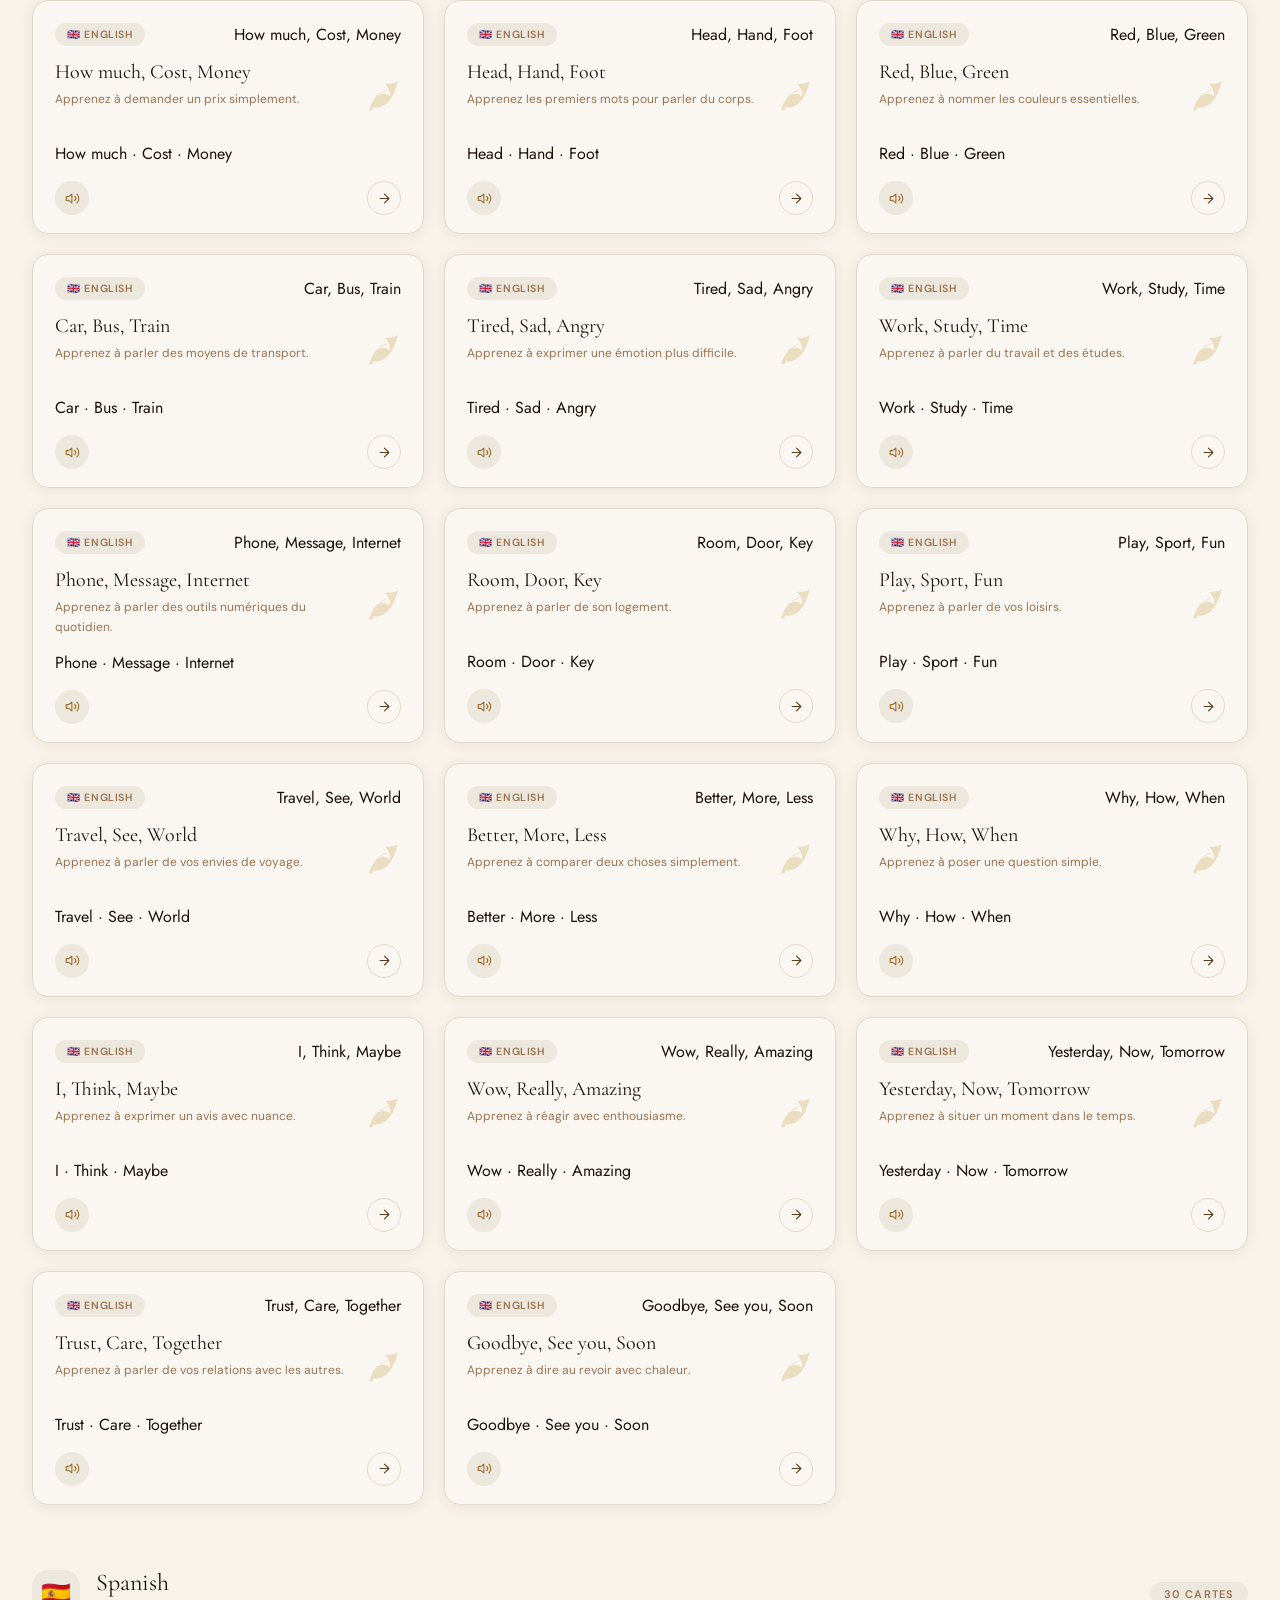
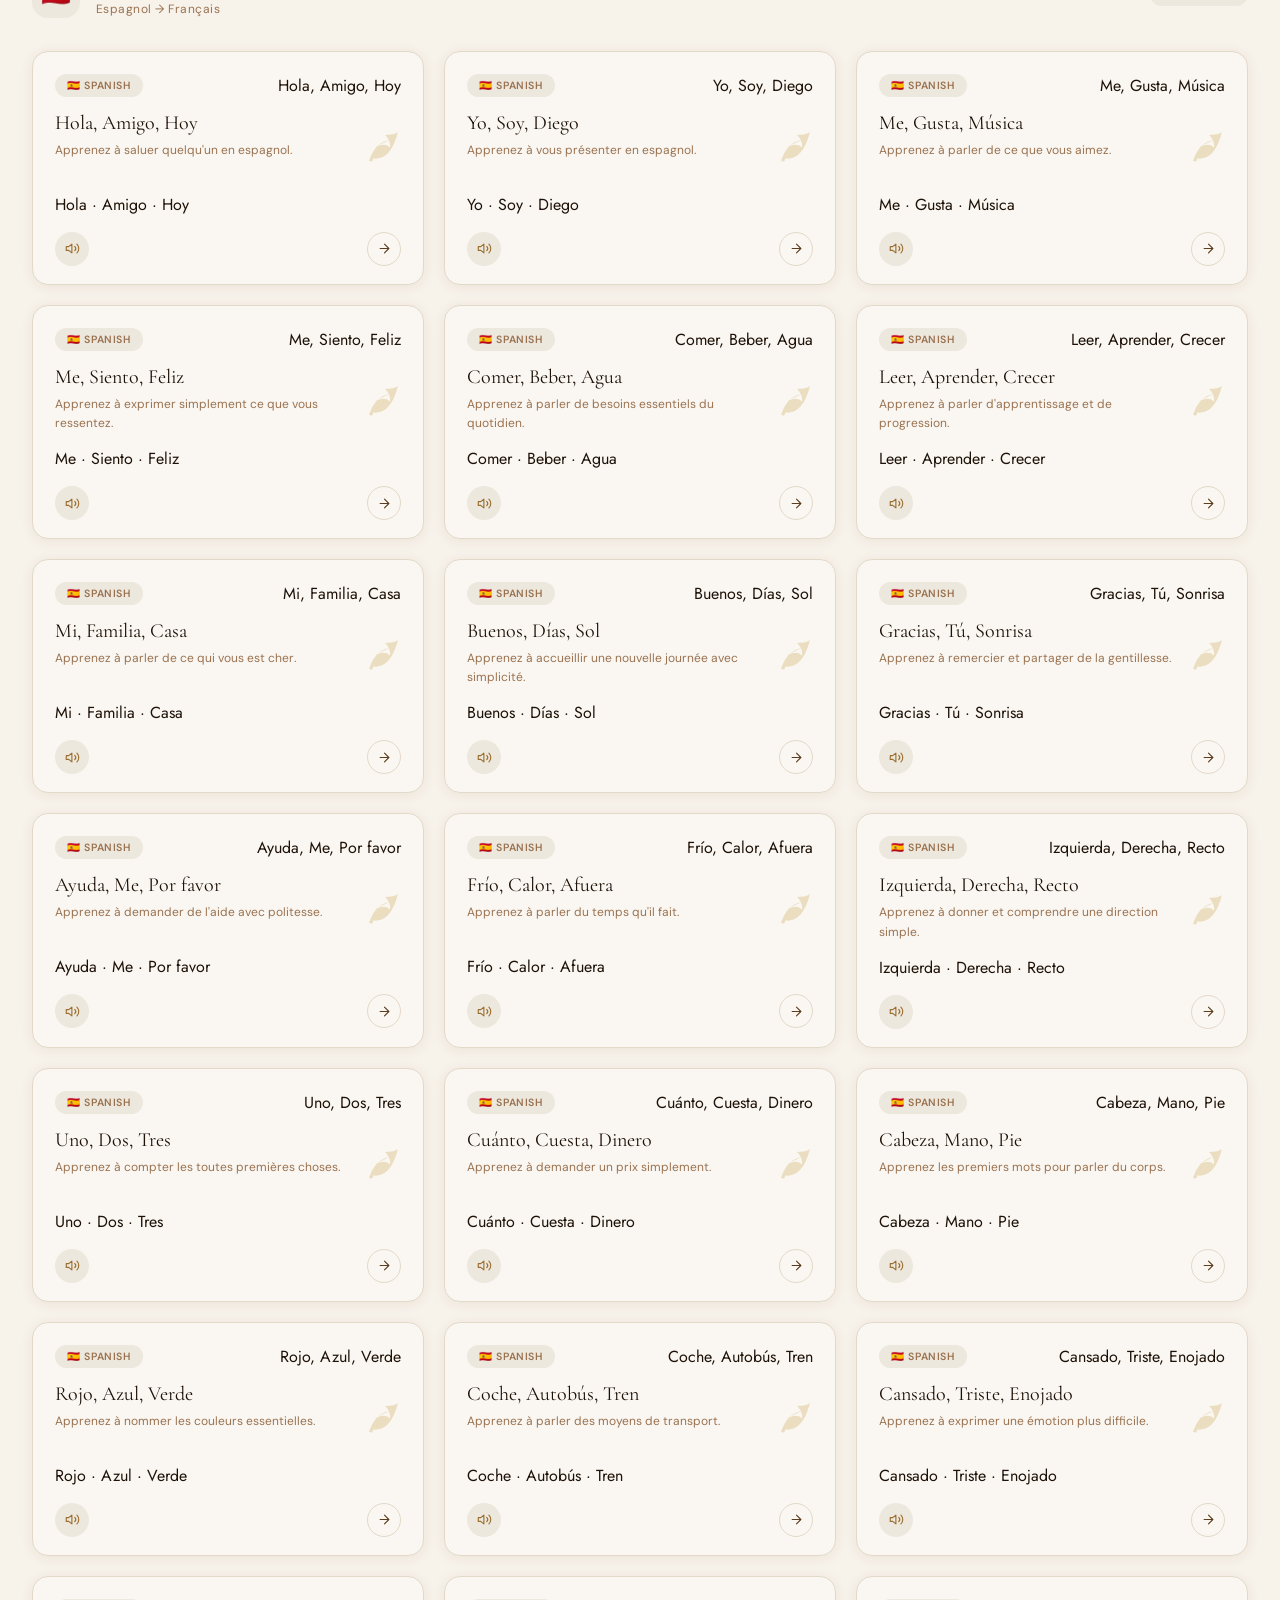
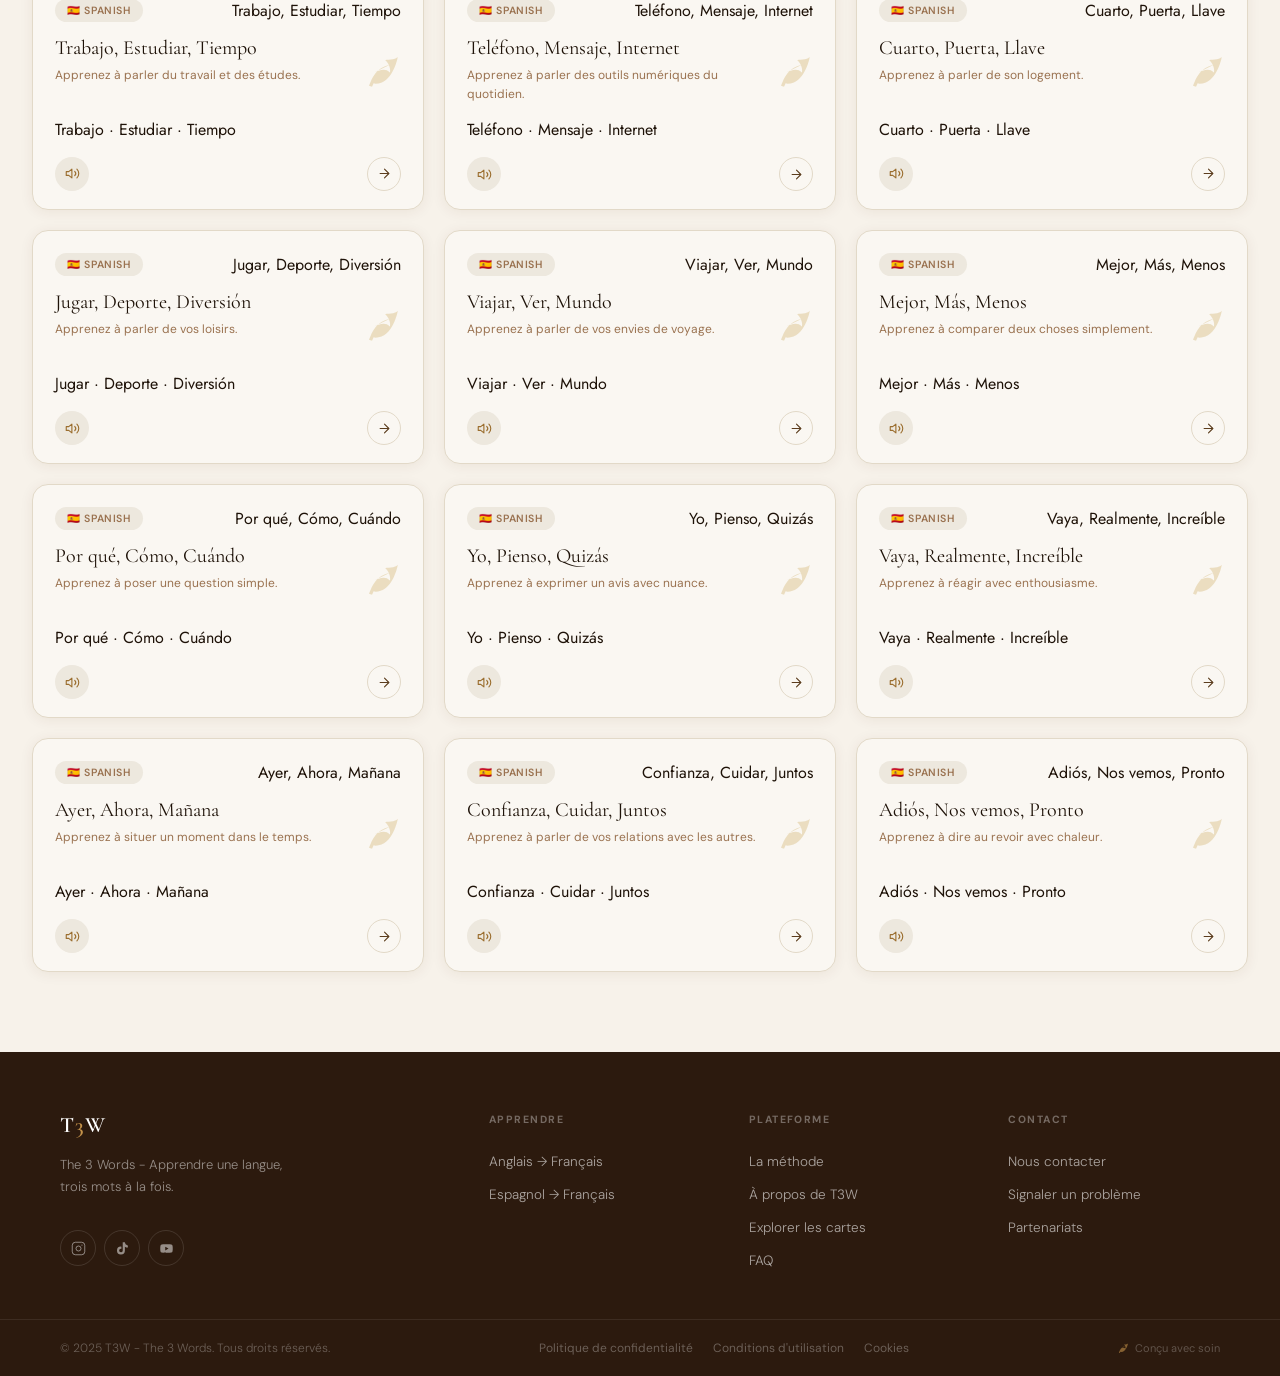
==== commit bc41ca36: "cp" ====
--- a/pages/cartes.html
+++ b/pages/cartes.html
@@ -19,36 +19,32 @@
   <!-- ════════════════════════════════
        NAVIGATION
   ════════════════════════════════ -->
-  <header class="header" role="banner">
-    <div class="header__inner">
-
-      <a href="/" class="header__logo" aria-label="T3W – Accueil">
-        <span class="header__logo-mark"><strong>T</strong>3<strong>W</strong></span>
-        <span class="header__logo-sub">The 3 Words</span>
-      </a>
-
-      <nav class="header__nav" id="header-nav" data-nav-links aria-label="Navigation principale">
-        <a href="/">Accueil</a>
-        <a href="/pages/cartes.html" class="active">Cartes</a>
-        <a href="/index.html#about">La méthode</a>
-        <a href="/index.html#learn">Apprendre</a>
-      </nav>
-
-      <div class="header__actions">
-        <div class="nav-langs" aria-label="Langues disponibles">
-          <span class="nav-lang-badge">🇬🇧 Anglais</span>
-          <span class="nav-lang-sep" aria-hidden="true">·</span>
-          <span class="nav-lang-badge">🇪🇸 Espagnol</span>
-        </div>
-        <button class="header__burger" data-nav-burger aria-label="Ouvrir le menu" aria-expanded="false" aria-controls="header-nav">
-          <span></span>
-          <span></span>
-          <span></span>
-        </button>
-      </div>
-
-    </div>
-  </header>
+  <nav class="nav" role="navigation" aria-label="Navigation principale">
+    <a href="/" class="nav-logo" aria-label="T3W – Accueil">
+      <span class="nav-logo-mark"><strong>T</strong>3<strong>W</strong></span>
+      <span class="nav-logo-sub">The 3 Words</span>
+    </a>
+
+    <div class="nav-links" id="nav-links" data-nav-links>
+      <a href="/">Accueil</a>
+      <a href="/pages/cartes.html" class="active">Cartes</a>
+      <a href="/index.html#about">La méthode</a>
+      <a href="/index.html#learn">Apprendre</a>
+    </div>
+
+    <div class="nav-actions">
+      <div class="nav-langs" aria-label="Langues disponibles">
+        <span class="nav-lang-badge">🇬🇧 Anglais</span>
+        <span class="nav-lang-sep" aria-hidden="true">·</span>
+        <span class="nav-lang-badge">🇪🇸 Espagnol</span>
+      </div>
+      <button class="nav-burger" data-nav-burger aria-label="Ouvrir le menu" aria-expanded="false" aria-controls="nav-links">
+        <span></span>
+        <span></span>
+        <span></span>
+      </button>
+    </div>
+  </nav>
   <div class="nav-overlay" id="nav-overlay" hidden></div>
 
 
@@ -134,9 +130,6 @@
 
       <div class="footer__brand">
         <a href="/" class="footer__logo" aria-label="T3W – Accueil">
-          <div class="footer__logo-icon" aria-hidden="true">
-            <svg viewBox="0 0 24 24" fill="currentColor"><path d="M17 8C8 10 5.9 16.17 3.82 21.34L5.71 22l1-2.3A4.49 4.49 0 0 0 8 20C19 20 22 3 22 3c-1 2-8 2-8 2 4.13 4.13 3 8 3 8-3.27-3.27-6.86-1.08-10 0z"/></svg>
-          </div>
           <span class="footer__logo-name">T<span>3</span>W</span>
         </a>
         <p class="footer__tagline">The 3 Words - Apprendre une langue, trois mots à la fois.</p>
--- a/styles/pages/cards/cartes.css
+++ b/styles/pages/cards/cartes.css
@@ -14,155 +14,6 @@
 @import url('../../components/navbar.css');
 @import url('../../components/cards.css');
 @import url('../../components/footer.css');
-
-/* ════════════════════════════════════════════
-   HEADER DE LA PAGE CARTES
-════════════════════════════════════════════ */
-
-.header {
-  position  : sticky;
-  top       : 0;
-  z-index   : 200;
-  background: rgba(247, 242, 234, 0.92);
-  backdrop-filter: blur(14px);
-  -webkit-backdrop-filter: blur(14px);
-  border-bottom: 1px solid var(--color-border);
-}
-
-.header__inner {
-  max-width      : 1280px;
-  margin         : 0 auto;
-  padding        : 0 60px;
-  height         : 68px;
-  display        : flex;
-  align-items    : center;
-  justify-content: space-between;
-  gap            : 40px;
-}
-
-/* Logo */
-.header__logo {
-  display    : flex;
-  align-items: baseline;
-  gap        : 9px;
-  flex-shrink: 0;
-}
-.header__logo-mark {
-  font-family   : var(--font-serif);
-  font-size     : 2rem;
-  font-weight   : 300;
-  font-style    : italic;
-  color         : var(--color-gold);
-  letter-spacing: 2px;
-  line-height   : 1;
-}
-.header__logo-mark strong {
-  font-weight: 600;
-  font-style : normal;
-}
-.header__logo-sub {
-  font-family   : var(--font-sans);
-  font-size     : 11px;
-  font-weight   : 300;
-  letter-spacing: 3px;
-  text-transform: uppercase;
-  color         : var(--color-text-3);
-}
-
-/* Navigation */
-.header__nav {
-  display        : flex;
-  align-items    : center;
-  gap            : 32px;
-  flex           : 1;
-  justify-content: center;
-}
-.header__nav a {
-  font-family   : var(--font-sans);
-  font-size     : 13.5px;
-  font-weight   : 400;
-  color         : var(--color-text-2);
-  letter-spacing: 0.3px;
-  position      : relative;
-  padding-bottom: 2px;
-  transition    : color var(--dur-hover) var(--ease-standard);
-}
-
-/* Soulignement animé — identique au menu de la page d'accueil */
-.header__nav a::after {
-  content   : '';
-  position  : absolute;
-  left      : 0;
-  right     : 0;
-  bottom    : -2px;
-  height    : 1px;
-  background: var(--color-gold);
-  transform : scaleX(0);
-  transform-origin: center;
-  transition: transform var(--dur-hover) var(--ease-standard);
-}
-.header__nav a:hover { color: var(--color-gold); }
-.header__nav a:hover::after { transform: scaleX(1); }
-
-.header__nav a.active {
-  color      : var(--color-text-1);
-  font-weight: 500;
-}
-.header__nav a.active::after {
-  transform : scaleX(1);
-  background: var(--color-text-3);
-}
-
-/* Actions */
-.header__actions {
-  display    : flex;
-  align-items: center;
-  gap        : 16px;
-  flex-shrink: 0;
-}
-
-/* ── Burger (mobile) — même comportement que .nav-burger ── */
-.header__burger {
-  display        : none;
-  flex-direction : column;
-  justify-content: center;
-  align-items    : center;
-  gap            : 5px;
-  width  : 44px;
-  height : 44px;
-  margin : 0 -11px 0 4px;
-  cursor : pointer;
-  flex-shrink: 0;
-  -webkit-tap-highlight-color: transparent;
-}
-.header__burger span {
-  display      : block;
-  width        : 20px;
-  height       : 1.5px;
-  background   : var(--color-text-2);
-  border-radius: 2px;
-  transition   : transform var(--dur-state) var(--ease-in-out),
-                 opacity var(--dur-hover) var(--ease-standard);
-}
-.header__burger[aria-expanded="true"] span:nth-child(1) { transform: translateY(6.5px) rotate(45deg); }
-.header__burger[aria-expanded="true"] span:nth-child(2) { opacity: 0; }
-.header__burger[aria-expanded="true"] span:nth-child(3) { transform: translateY(-6.5px) rotate(-45deg); }
-
-/* ── Réutilisation des badges langues ─── */
-.nav-langs {
-  display    : flex;
-  align-items: center;
-  gap        : 6px;
-}
-.nav-lang-badge {
-  font-family: var(--font-sans);
-  font-size  : 12.5px;
-  color      : var(--color-text-3);
-}
-.nav-lang-sep {
-  color    : var(--color-border-2);
-  font-size: 14px;
-}
 
 /* ════════════════════════════════════════════
    HERO DE LA PAGE CARTES
@@ -321,7 +172,6 @@
 .lang-section { padding-top: 56px; }
 
 .lang-section + .lang-section {
-  border-top: 1px solid var(--color-border-soft);
   margin-top : 8px;
 }
 
@@ -383,49 +233,18 @@
 
 /* ── Laptop : resserre les paddings latéraux ── */
 @media (max-width: 1280px) {
-  .header__inner, .page-hero, .filter-bar__inner, .main {
+  .page-hero, .filter-bar__inner, .main {
     padding-left : 32px;
     padding-right: 32px;
   }
 }
 
-/* ── Tablette : la nav bascule en menu déroulant ── */
+/* ── Tablette : la nav bascule en menu déroulant ──
+   (le comportement du menu — bascule, voile, burger —
+   est entièrement géré par .nav dans navbar.css ;
+   seul le filtre sticky doit suivre la même hauteur) ── */
 @media (max-width: 900px) {
-  .header__inner { height: 64px; gap: 16px; }
   .filter-bar { top: 64px; }
-
-  .header__nav {
-    display: none;
-  }
-  .header__nav.open {
-    display        : flex;
-    flex-direction : column;
-    position       : fixed;
-    top            : 64px;
-    left           : 0;
-    right          : 0;
-    max-height     : calc(100dvh - 64px);
-    overflow-y     : auto;
-    background     : rgba(247, 242, 234, 0.98);
-    backdrop-filter: blur(14px);
-    -webkit-backdrop-filter: blur(14px);
-    padding        : 24px 24px calc(24px + env(safe-area-inset-bottom));
-    border-bottom  : 1px solid var(--color-border);
-    gap            : 4px;
-    z-index        : 199;
-    box-shadow     : 0 8px 28px rgba(74, 44, 14, 0.14);
-    justify-content: flex-start;
-  }
-  .header__nav.open a {
-    display      : flex;
-    align-items  : center;
-    min-height   : 48px;
-    font-size    : 16px;
-    border-bottom: 1px solid var(--color-border);
-  }
-  .header__nav.open a:last-child { border-bottom: none; }
-
-  .header__burger { display: flex; }
 
   /* Hero de page : empilement, stats en pleine largeur */
   .page-hero {
@@ -445,12 +264,10 @@
 }
 
 @media (max-width: 640px) {
-  .header__inner, .page-hero, .filter-bar__inner, .main {
+  .page-hero, .filter-bar__inner, .main {
     padding-left : 18px;
     padding-right: 18px;
   }
-
-  .nav-langs { display: none; }
 
   .page-hero { padding: 32px 18px 28px; }
   .page-hero__title { font-size: clamp(28px, 8vw, 36px); }
